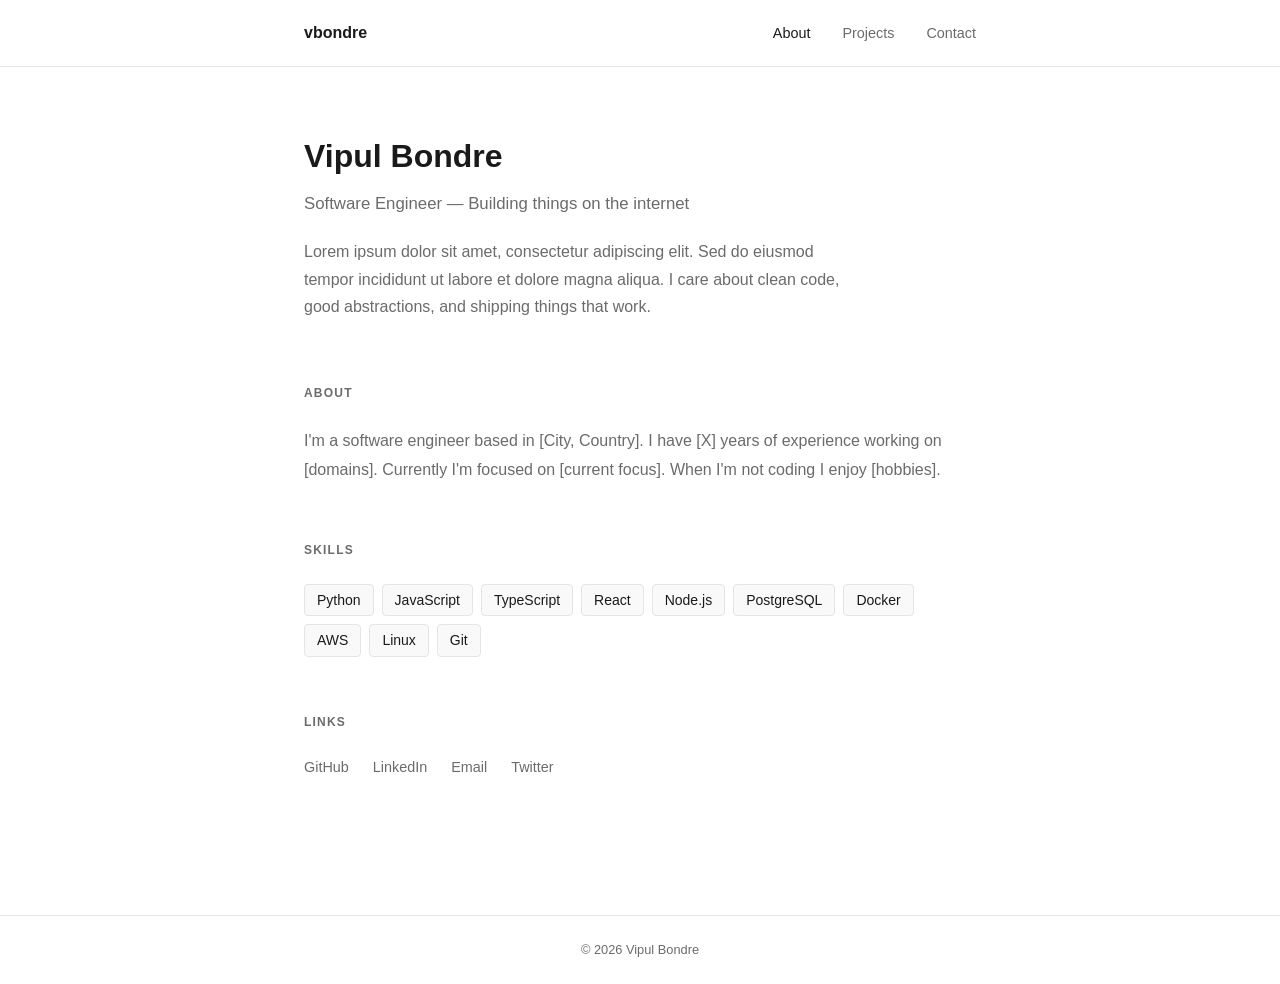
==== index.html @ 949f5135 "Add portfolio site with HTML pages and styling Co-Authored-By: Claude Sonnet 4.6 <noreply@anthropic." ====
<!DOCTYPE html>
<html lang="en">
<head>
  <meta charset="UTF-8" />
  <meta name="viewport" content="width=device-width, initial-scale=1.0" />
  <title>Vipul Bondre</title>
  <link rel="stylesheet" href="css/style.css" />
</head>
<body>
  <nav>
    <div class="container">
      <a href="index.html" class="logo">vbondre</a>
      <ul>
        <li><a href="index.html" class="active">About</a></li>
        <li><a href="projects.html">Projects</a></li>
        <li><a href="contact.html">Contact</a></li>
      </ul>
    </div>
  </nav>

  <main>
    <div class="container">

      <div class="hero">
        <h1>Vipul Bondre</h1>
        <p class="role">Software Engineer &mdash; Building things on the internet</p>
        <p>
          Lorem ipsum dolor sit amet, consectetur adipiscing elit. Sed do eiusmod tempor
          incididunt ut labore et dolore magna aliqua. I care about clean code, good
          abstractions, and shipping things that work.
        </p>
      </div>

      <section>
        <h2>About</h2>
        <p style="color: var(--muted); line-height: 1.8;">
          I'm a software engineer based in [City, Country]. I have [X] years of experience
          working on [domains]. Currently I'm focused on [current focus]. When I'm not coding
          I enjoy [hobbies].
        </p>
      </section>

      <section>
        <h2>Skills</h2>
        <div class="skills">
          <span class="skill">Python</span>
          <span class="skill">JavaScript</span>
          <span class="skill">TypeScript</span>
          <span class="skill">React</span>
          <span class="skill">Node.js</span>
          <span class="skill">PostgreSQL</span>
          <span class="skill">Docker</span>
          <span class="skill">AWS</span>
          <span class="skill">Linux</span>
          <span class="skill">Git</span>
        </div>
      </section>

      <section>
        <h2>Links</h2>
        <div class="links">
          <a href="https://github.com/vbondre" target="_blank">GitHub</a>
          <a href="https://linkedin.com/in/vbondre" target="_blank">LinkedIn</a>
          <a href="mailto:vbondre@example.com">Email</a>
          <a href="https://twitter.com/vbondre" target="_blank">Twitter</a>
        </div>
      </section>

    </div>
  </main>

  <footer>
    <div class="container">&copy; 2026 Vipul Bondre</div>
  </footer>
</body>
</html>
---- css/style.css ----
*, *::before, *::after { box-sizing: border-box; margin: 0; padding: 0; }

:root {
  --bg: #ffffff;
  --text: #1a1a1a;
  --muted: #6b6b6b;
  --accent: #2563eb;
  --border: #e5e5e5;
  --card-bg: #f9f9f9;
}

body {
  font-family: -apple-system, BlinkMacSystemFont, "Segoe UI", Roboto, sans-serif;
  background: var(--bg);
  color: var(--text);
  line-height: 1.6;
  font-size: 16px;
}

a { color: var(--accent); text-decoration: none; }
a:hover { text-decoration: underline; }

/* Layout */
.container { max-width: 720px; margin: 0 auto; padding: 0 24px; }

/* Nav */
nav {
  border-bottom: 1px solid var(--border);
  padding: 20px 0;
  margin-bottom: 64px;
}

nav .container {
  display: flex;
  justify-content: space-between;
  align-items: center;
}

nav .logo {
  font-weight: 600;
  font-size: 1rem;
  color: var(--text);
}

nav ul {
  list-style: none;
  display: flex;
  gap: 32px;
}

nav ul a {
  color: var(--muted);
  font-size: 0.9rem;
}

nav ul a:hover, nav ul a.active {
  color: var(--text);
  text-decoration: none;
}

/* Main */
main { padding-bottom: 80px; }

/* Hero */
.hero { margin-bottom: 64px; }
.hero h1 { font-size: 2rem; font-weight: 700; margin-bottom: 8px; }
.hero .role { color: var(--muted); font-size: 1.05rem; margin-bottom: 20px; }
.hero p { color: var(--muted); max-width: 560px; line-height: 1.7; }

/* Section */
section { margin-bottom: 56px; }
section h2 {
  font-size: 0.75rem;
  font-weight: 600;
  letter-spacing: 0.1em;
  text-transform: uppercase;
  color: var(--muted);
  margin-bottom: 24px;
}

/* Skills */
.skills { display: flex; flex-wrap: wrap; gap: 8px; }
.skill {
  background: var(--card-bg);
  border: 1px solid var(--border);
  padding: 4px 12px;
  border-radius: 4px;
  font-size: 0.875rem;
  color: var(--text);
}

/* Social links */
.links { display: flex; gap: 24px; flex-wrap: wrap; }
.links a { color: var(--muted); font-size: 0.9rem; }
.links a:hover { color: var(--accent); text-decoration: none; }

/* Projects page */
.project-list { display: flex; flex-direction: column; gap: 32px; }
.project-card {
  border: 1px solid var(--border);
  border-radius: 8px;
  padding: 24px;
  background: var(--card-bg);
}
.project-card h3 { font-size: 1rem; font-weight: 600; margin-bottom: 8px; }
.project-card p { color: var(--muted); font-size: 0.9rem; line-height: 1.6; margin-bottom: 16px; }
.project-card .tags { display: flex; gap: 8px; flex-wrap: wrap; margin-bottom: 12px; }
.project-card .tag {
  background: var(--bg);
  border: 1px solid var(--border);
  padding: 2px 10px;
  border-radius: 4px;
  font-size: 0.8rem;
  color: var(--muted);
}
.project-card .project-links { display: flex; gap: 16px; }
.project-card .project-links a { font-size: 0.875rem; }

/* Contact page */
.contact-info { display: flex; flex-direction: column; gap: 16px; }
.contact-info .item { display: flex; align-items: center; gap: 12px; font-size: 0.9rem; }
.contact-info .label { color: var(--muted); width: 80px; flex-shrink: 0; }

/* Page header */
.page-header { margin-bottom: 48px; }
.page-header h1 { font-size: 1.75rem; font-weight: 700; margin-bottom: 8px; }
.page-header p { color: var(--muted); }

/* Footer */
footer {
  border-top: 1px solid var(--border);
  padding: 24px 0;
  color: var(--muted);
  font-size: 0.8rem;
  text-align: center;
}

@media (max-width: 600px) {
  nav ul { gap: 20px; }
  .hero h1 { font-size: 1.6rem; }
}
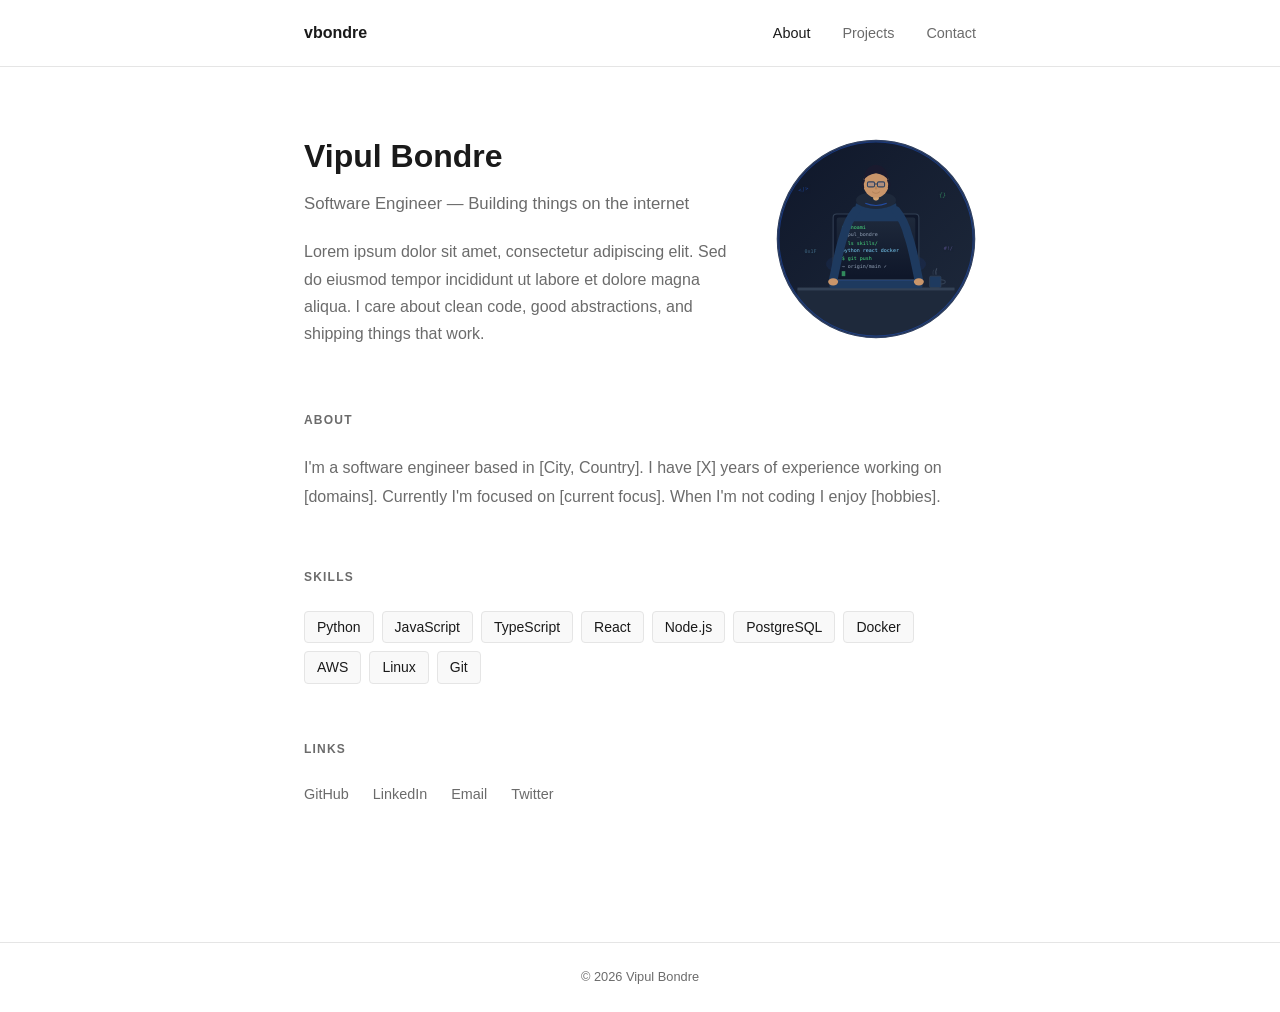
==== commit cb7f0d21: "Add developer avatar to hero section Co-Authored-By: Claude Sonnet 4.6 <noreply@anthropic.com>" ====
--- a/index.html
+++ b/index.html
@@ -22,13 +22,20 @@
     <div class="container">
 
       <div class="hero">
-        <h1>Vipul Bondre</h1>
-        <p class="role">Software Engineer &mdash; Building things on the internet</p>
-        <p>
-          Lorem ipsum dolor sit amet, consectetur adipiscing elit. Sed do eiusmod tempor
-          incididunt ut labore et dolore magna aliqua. I care about clean code, good
-          abstractions, and shipping things that work.
-        </p>
+        <div class="hero-content">
+          <div class="hero-text">
+            <h1>Vipul Bondre</h1>
+            <p class="role">Software Engineer &mdash; Building things on the internet</p>
+            <p>
+              Lorem ipsum dolor sit amet, consectetur adipiscing elit. Sed do eiusmod tempor
+              incididunt ut labore et dolore magna aliqua. I care about clean code, good
+              abstractions, and shipping things that work.
+            </p>
+          </div>
+          <div class="hero-avatar">
+            <img src="images/avatar.svg" alt="Vipul Bondre" />
+          </div>
+        </div>
       </div>
 
       <section>
--- a/css/style.css
+++ b/css/style.css
@@ -63,9 +63,22 @@
 
 /* Hero */
 .hero { margin-bottom: 64px; }
+.hero-content {
+  display: flex;
+  align-items: center;
+  gap: 48px;
+}
+.hero-text { flex: 1; }
 .hero h1 { font-size: 2rem; font-weight: 700; margin-bottom: 8px; }
 .hero .role { color: var(--muted); font-size: 1.05rem; margin-bottom: 20px; }
-.hero p { color: var(--muted); max-width: 560px; line-height: 1.7; }
+.hero p { color: var(--muted); max-width: 480px; line-height: 1.7; }
+.hero-avatar { flex-shrink: 0; }
+.hero-avatar img {
+  width: 200px;
+  height: 200px;
+  border-radius: 50%;
+  display: block;
+}
 
 /* Section */
 section { margin-bottom: 56px; }
@@ -138,4 +151,6 @@
 @media (max-width: 600px) {
   nav ul { gap: 20px; }
   .hero h1 { font-size: 1.6rem; }
+  .hero-content { flex-direction: column-reverse; gap: 28px; }
+  .hero-avatar img { width: 150px; height: 150px; }
 }
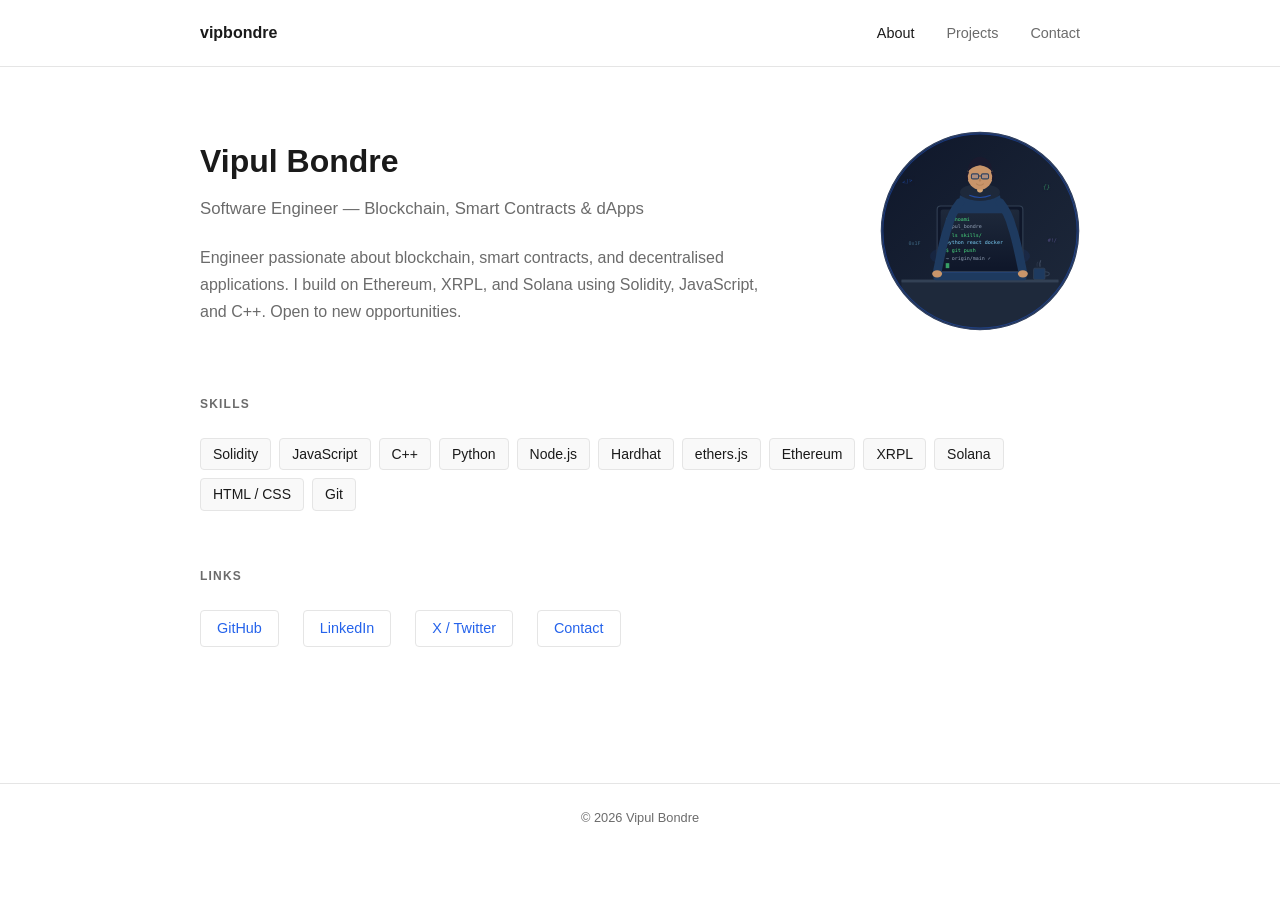
==== commit c6520651: "Update site with real profile data and responsive improvements - Replace all placeholder content wit" ====
--- a/index.html
+++ b/index.html
@@ -9,7 +9,7 @@
 <body>
   <nav>
     <div class="container">
-      <a href="index.html" class="logo">vbondre</a>
+      <a href="index.html" class="logo">vipbondre</a>
       <ul>
         <li><a href="index.html" class="active">About</a></li>
         <li><a href="projects.html">Projects</a></li>
@@ -25,11 +25,11 @@
         <div class="hero-content">
           <div class="hero-text">
             <h1>Vipul Bondre</h1>
-            <p class="role">Software Engineer &mdash; Building things on the internet</p>
+            <p class="role">Software Engineer &mdash; Blockchain, Smart Contracts &amp; dApps</p>
             <p>
-              Lorem ipsum dolor sit amet, consectetur adipiscing elit. Sed do eiusmod tempor
-              incididunt ut labore et dolore magna aliqua. I care about clean code, good
-              abstractions, and shipping things that work.
+              Engineer passionate about blockchain, smart contracts, and decentralised applications.
+              I build on Ethereum, XRPL, and Solana using Solidity, JavaScript, and C++.
+              Open to new opportunities.
             </p>
           </div>
           <div class="hero-avatar">
@@ -39,26 +39,19 @@
       </div>
 
       <section>
-        <h2>About</h2>
-        <p style="color: var(--muted); line-height: 1.8;">
-          I'm a software engineer based in [City, Country]. I have [X] years of experience
-          working on [domains]. Currently I'm focused on [current focus]. When I'm not coding
-          I enjoy [hobbies].
-        </p>
-      </section>
-
-      <section>
         <h2>Skills</h2>
         <div class="skills">
+          <span class="skill">Solidity</span>
+          <span class="skill">JavaScript</span>
+          <span class="skill">C++</span>
           <span class="skill">Python</span>
-          <span class="skill">JavaScript</span>
-          <span class="skill">TypeScript</span>
-          <span class="skill">React</span>
           <span class="skill">Node.js</span>
-          <span class="skill">PostgreSQL</span>
-          <span class="skill">Docker</span>
-          <span class="skill">AWS</span>
-          <span class="skill">Linux</span>
+          <span class="skill">Hardhat</span>
+          <span class="skill">ethers.js</span>
+          <span class="skill">Ethereum</span>
+          <span class="skill">XRPL</span>
+          <span class="skill">Solana</span>
+          <span class="skill">HTML / CSS</span>
           <span class="skill">Git</span>
         </div>
       </section>
@@ -66,10 +59,10 @@
       <section>
         <h2>Links</h2>
         <div class="links">
-          <a href="https://github.com/vbondre" target="_blank">GitHub</a>
-          <a href="https://linkedin.com/in/vbondre" target="_blank">LinkedIn</a>
-          <a href="mailto:vbondre@example.com">Email</a>
-          <a href="https://twitter.com/vbondre" target="_blank">Twitter</a>
+          <a href="https://github.com/vipbondre" target="_blank">GitHub</a>
+          <a href="https://www.linkedin.com/in/vipul-bondre/" target="_blank">LinkedIn</a>
+          <a href="https://twitter.com/vipbondre" target="_blank">X / Twitter</a>
+          <a href="contact.html">Contact</a>
         </div>
       </section>
 
--- a/css/style.css
+++ b/css/style.css
@@ -21,7 +21,7 @@
 a:hover { text-decoration: underline; }
 
 /* Layout */
-.container { max-width: 720px; margin: 0 auto; padding: 0 24px; }
+.container { max-width: 960px; margin: 0 auto; padding: 0 40px; }
 
 /* Nav */
 nav {
@@ -71,7 +71,7 @@
 .hero-text { flex: 1; }
 .hero h1 { font-size: 2rem; font-weight: 700; margin-bottom: 8px; }
 .hero .role { color: var(--muted); font-size: 1.05rem; margin-bottom: 20px; }
-.hero p { color: var(--muted); max-width: 480px; line-height: 1.7; }
+.hero p { color: var(--muted); max-width: 560px; line-height: 1.7; }
 .hero-avatar { flex-shrink: 0; }
 .hero-avatar img {
   width: 200px;
@@ -104,8 +104,14 @@
 
 /* Social links */
 .links { display: flex; gap: 24px; flex-wrap: wrap; }
-.links a { color: var(--muted); font-size: 0.9rem; }
-.links a:hover { color: var(--accent); text-decoration: none; }
+.links a {
+  color: var(--accent);
+  font-size: 0.9rem;
+  border: 1px solid var(--border);
+  padding: 6px 16px;
+  border-radius: 4px;
+}
+.links a:hover { background: var(--card-bg); text-decoration: none; }
 
 /* Projects page */
 .project-list { display: flex; flex-direction: column; gap: 32px; }
@@ -148,9 +154,26 @@
   text-align: center;
 }
 
+/* Tablet (601px – 900px) */
+@media (max-width: 900px) {
+  .hero-avatar img { width: 160px; height: 160px; }
+  .hero-content { gap: 32px; }
+}
+
+/* Phone (≤ 600px) */
 @media (max-width: 600px) {
+  nav { margin-bottom: 40px; }
   nav ul { gap: 20px; }
-  .hero h1 { font-size: 1.6rem; }
-  .hero-content { flex-direction: column-reverse; gap: 28px; }
-  .hero-avatar img { width: 150px; height: 150px; }
+
+  .hero { margin-bottom: 40px; }
+  .hero h1 { font-size: 1.5rem; }
+  .hero-content { flex-direction: column-reverse; gap: 24px; }
+  .hero-avatar img { width: 120px; height: 120px; }
+
+  section { margin-bottom: 40px; }
+  main { padding-bottom: 48px; }
+
+  /* Contact: stack label above value on narrow screens */
+  .contact-info .item { flex-direction: column; gap: 2px; align-items: flex-start; }
+  .contact-info .label { width: auto; }
 }
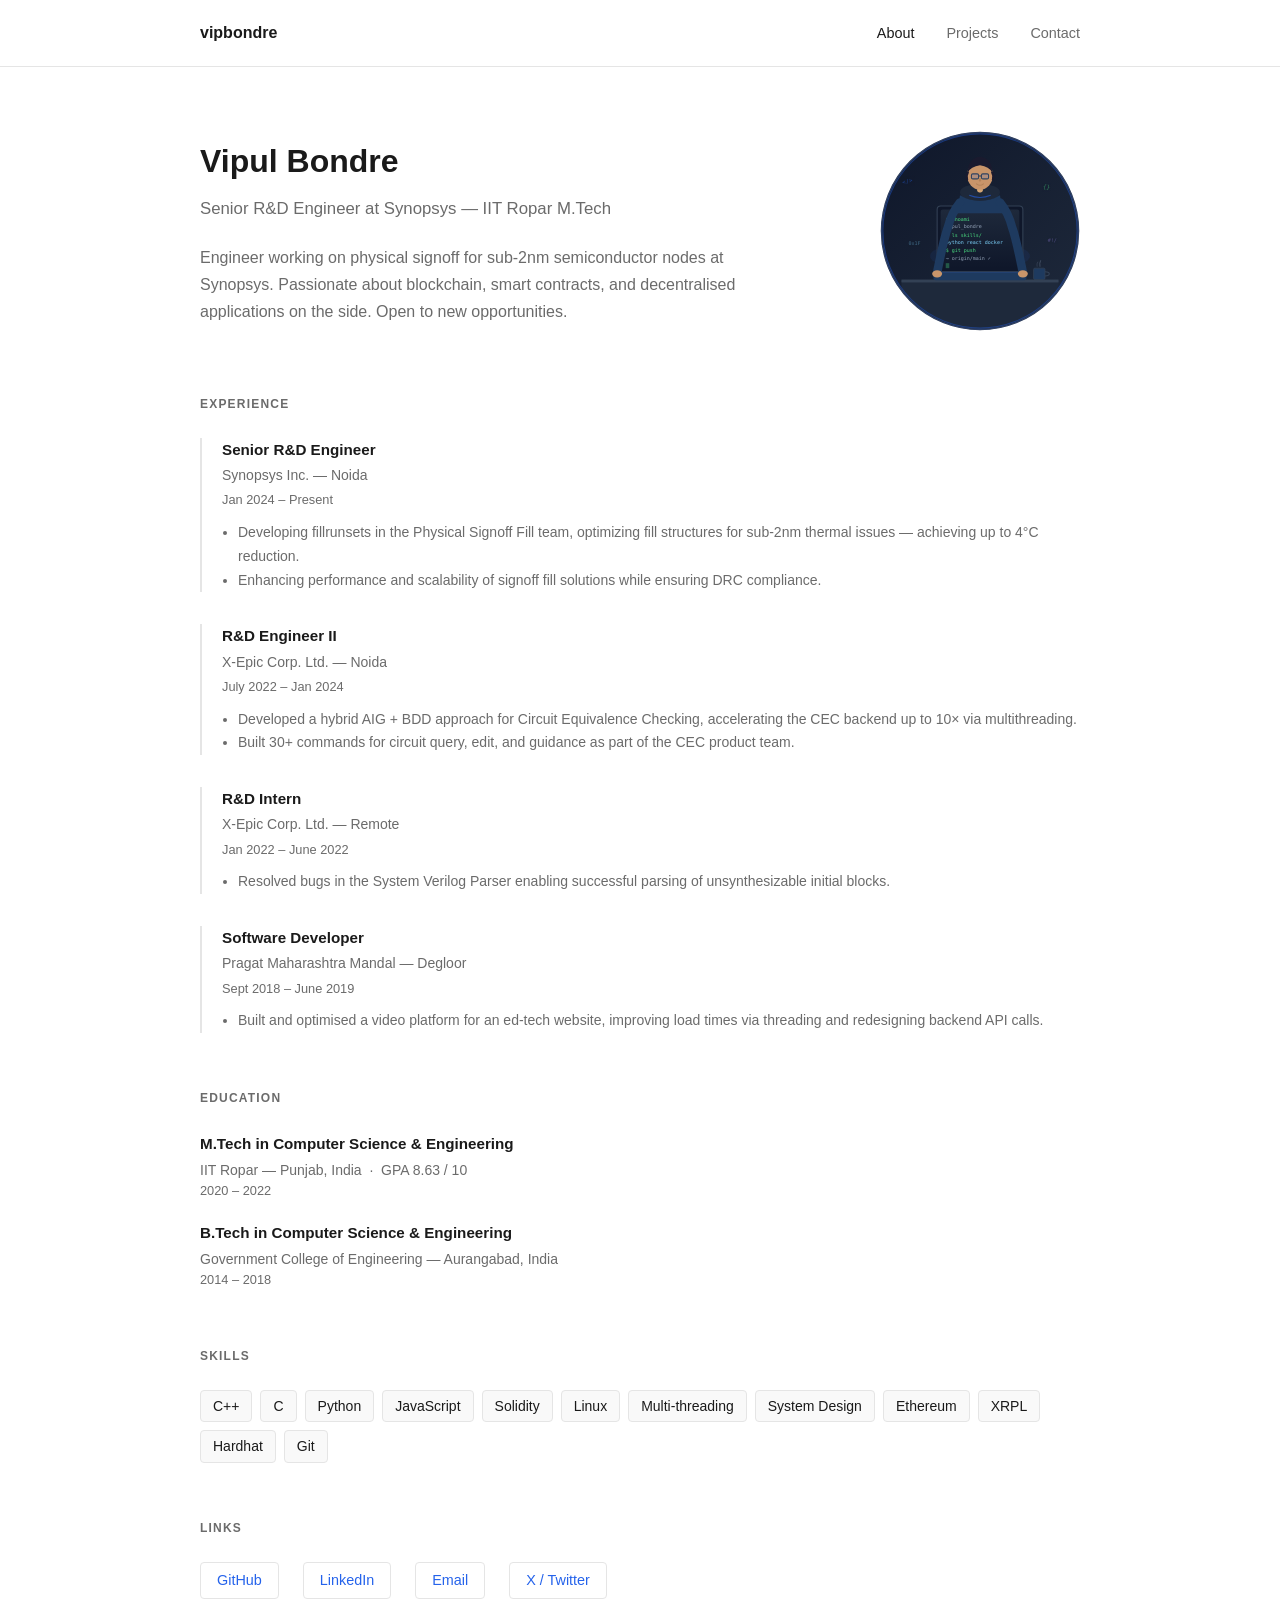
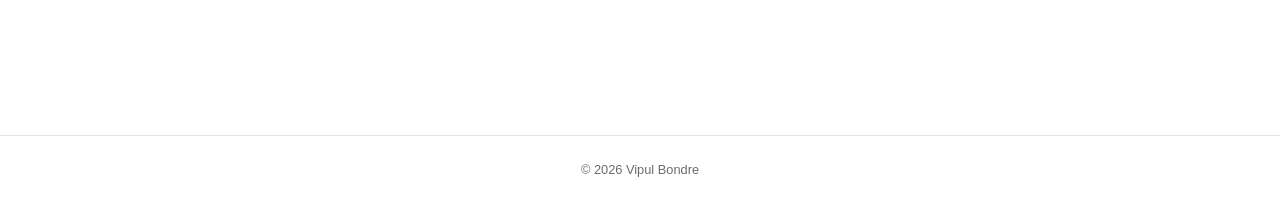
==== commit 4ee7be1b: "Add real education, experience, and contact details from resume - Add 4 work experience entries (Syn" ====
--- a/index.html
+++ b/index.html
@@ -25,10 +25,10 @@
         <div class="hero-content">
           <div class="hero-text">
             <h1>Vipul Bondre</h1>
-            <p class="role">Software Engineer &mdash; Blockchain, Smart Contracts &amp; dApps</p>
+            <p class="role">Senior R&amp;D Engineer at Synopsys &mdash; IIT Ropar M.Tech</p>
             <p>
-              Engineer passionate about blockchain, smart contracts, and decentralised applications.
-              I build on Ethereum, XRPL, and Solana using Solidity, JavaScript, and C++.
+              Engineer working on physical signoff for sub-2nm semiconductor nodes at Synopsys.
+              Passionate about blockchain, smart contracts, and decentralised applications on the side.
               Open to new opportunities.
             </p>
           </div>
@@ -39,19 +39,75 @@
       </div>
 
       <section>
+        <h2>Experience</h2>
+        <div class="experience-list">
+          <div class="experience-item">
+            <div class="role">Senior R&amp;D Engineer</div>
+            <div class="company">Synopsys Inc. &mdash; Noida</div>
+            <div class="period">Jan 2024 &ndash; Present</div>
+            <ul>
+              <li>Developing fillrunsets in the Physical Signoff Fill team, optimizing fill structures for sub-2nm thermal issues — achieving up to 4°C reduction.</li>
+              <li>Enhancing performance and scalability of signoff fill solutions while ensuring DRC compliance.</li>
+            </ul>
+          </div>
+          <div class="experience-item">
+            <div class="role">R&amp;D Engineer II</div>
+            <div class="company">X-Epic Corp. Ltd. &mdash; Noida</div>
+            <div class="period">July 2022 &ndash; Jan 2024</div>
+            <ul>
+              <li>Developed a hybrid AIG + BDD approach for Circuit Equivalence Checking, accelerating the CEC backend up to 10× via multithreading.</li>
+              <li>Built 30+ commands for circuit query, edit, and guidance as part of the CEC product team.</li>
+            </ul>
+          </div>
+          <div class="experience-item">
+            <div class="role">R&amp;D Intern</div>
+            <div class="company">X-Epic Corp. Ltd. &mdash; Remote</div>
+            <div class="period">Jan 2022 &ndash; June 2022</div>
+            <ul>
+              <li>Resolved bugs in the System Verilog Parser enabling successful parsing of unsynthesizable initial blocks.</li>
+            </ul>
+          </div>
+          <div class="experience-item">
+            <div class="role">Software Developer</div>
+            <div class="company">Pragat Maharashtra Mandal &mdash; Degloor</div>
+            <div class="period">Sept 2018 &ndash; June 2019</div>
+            <ul>
+              <li>Built and optimised a video platform for an ed-tech website, improving load times via threading and redesigning backend API calls.</li>
+            </ul>
+          </div>
+        </div>
+      </section>
+
+      <section>
+        <h2>Education</h2>
+        <div class="education-list">
+          <div class="education-item">
+            <div class="degree">M.Tech in Computer Science &amp; Engineering</div>
+            <div class="institution">IIT Ropar &mdash; Punjab, India &nbsp;&middot;&nbsp; GPA 8.63 / 10</div>
+            <div class="period">2020 &ndash; 2022</div>
+          </div>
+          <div class="education-item">
+            <div class="degree">B.Tech in Computer Science &amp; Engineering</div>
+            <div class="institution">Government College of Engineering &mdash; Aurangabad, India</div>
+            <div class="period">2014 &ndash; 2018</div>
+          </div>
+        </div>
+      </section>
+
+      <section>
         <h2>Skills</h2>
         <div class="skills">
+          <span class="skill">C++</span>
+          <span class="skill">C</span>
+          <span class="skill">Python</span>
+          <span class="skill">JavaScript</span>
           <span class="skill">Solidity</span>
-          <span class="skill">JavaScript</span>
-          <span class="skill">C++</span>
-          <span class="skill">Python</span>
-          <span class="skill">Node.js</span>
-          <span class="skill">Hardhat</span>
-          <span class="skill">ethers.js</span>
+          <span class="skill">Linux</span>
+          <span class="skill">Multi-threading</span>
+          <span class="skill">System Design</span>
           <span class="skill">Ethereum</span>
           <span class="skill">XRPL</span>
-          <span class="skill">Solana</span>
-          <span class="skill">HTML / CSS</span>
+          <span class="skill">Hardhat</span>
           <span class="skill">Git</span>
         </div>
       </section>
@@ -61,8 +117,8 @@
         <div class="links">
           <a href="https://github.com/vipbondre" target="_blank">GitHub</a>
           <a href="https://www.linkedin.com/in/vipul-bondre/" target="_blank">LinkedIn</a>
+          <a href="mailto:vipulbondre@gmail.com">Email</a>
           <a href="https://twitter.com/vipbondre" target="_blank">X / Twitter</a>
-          <a href="contact.html">Contact</a>
         </div>
       </section>
 
--- a/css/style.css
+++ b/css/style.css
@@ -135,6 +135,20 @@
 .project-card .project-links { display: flex; gap: 16px; }
 .project-card .project-links a { font-size: 0.875rem; }
 
+/* Experience */
+.experience-list { display: flex; flex-direction: column; gap: 32px; }
+.experience-item { border-left: 2px solid var(--border); padding-left: 20px; }
+.experience-item .role { font-weight: 600; font-size: 0.95rem; margin-bottom: 2px; }
+.experience-item .company { color: var(--muted); font-size: 0.875rem; margin-bottom: 4px; }
+.experience-item .period { color: var(--muted); font-size: 0.8rem; margin-bottom: 10px; }
+.experience-item ul { color: var(--muted); font-size: 0.875rem; line-height: 1.7; padding-left: 16px; }
+
+/* Education */
+.education-list { display: flex; flex-direction: column; gap: 20px; }
+.education-item .degree { font-weight: 600; font-size: 0.95rem; margin-bottom: 2px; }
+.education-item .institution { color: var(--muted); font-size: 0.875rem; }
+.education-item .period { color: var(--muted); font-size: 0.8rem; }
+
 /* Contact page */
 .contact-info { display: flex; flex-direction: column; gap: 16px; }
 .contact-info .item { display: flex; align-items: center; gap: 12px; font-size: 0.9rem; }
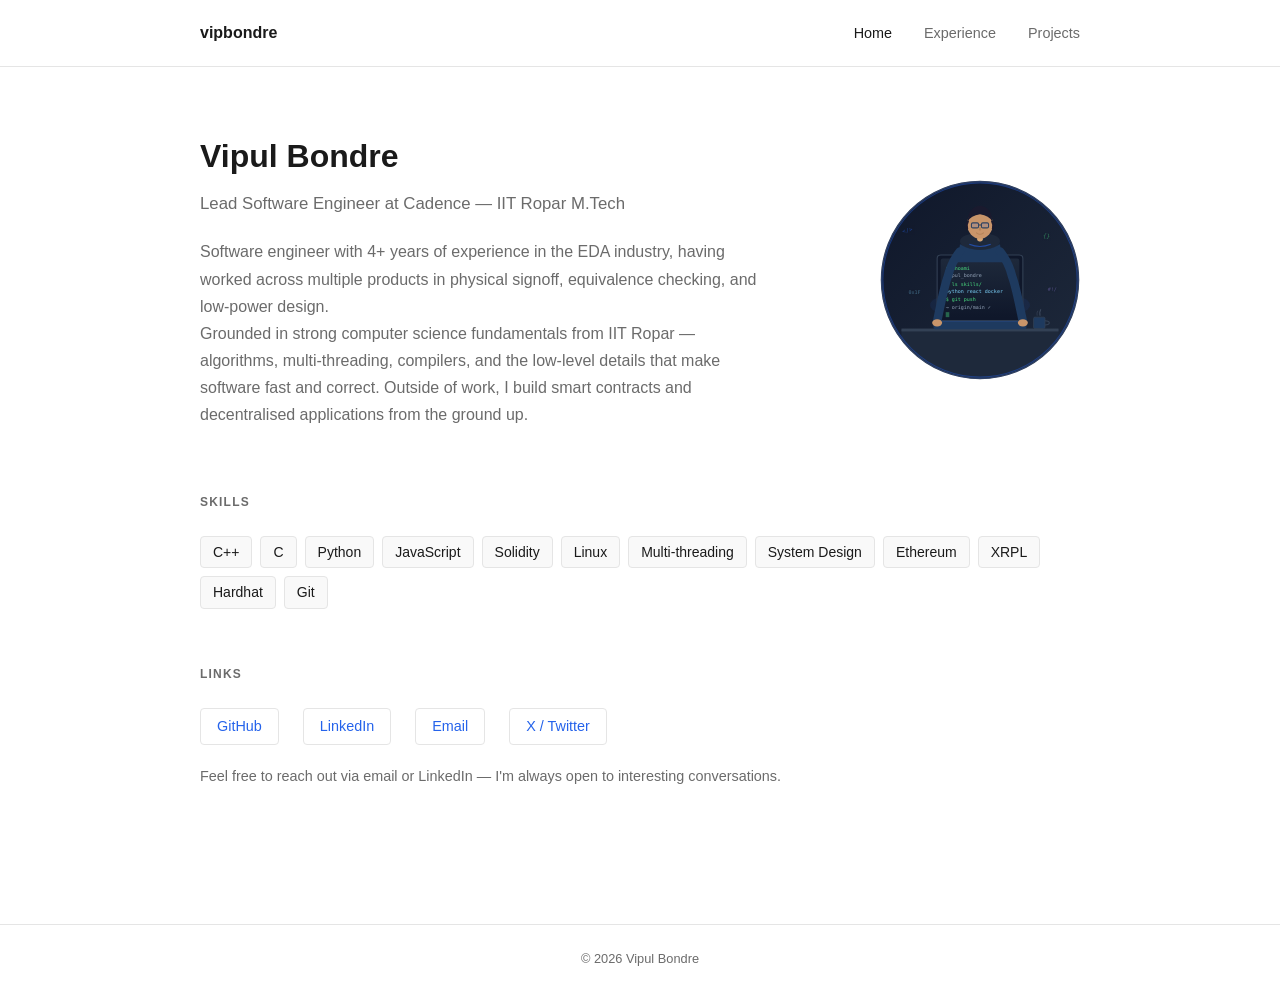
==== commit f8925fc8: "Add experience page, restructure nav, and expand content - Add about.html with experience, education" ====
--- a/index.html
+++ b/index.html
@@ -11,9 +11,9 @@
     <div class="container">
       <a href="index.html" class="logo">vipbondre</a>
       <ul>
-        <li><a href="index.html" class="active">About</a></li>
+        <li><a href="index.html" class="active">Home</a></li>
+        <li><a href="about.html">Experience</a></li>
         <li><a href="projects.html">Projects</a></li>
-        <li><a href="contact.html">Contact</a></li>
       </ul>
     </div>
   </nav>
@@ -25,11 +25,15 @@
         <div class="hero-content">
           <div class="hero-text">
             <h1>Vipul Bondre</h1>
-            <p class="role">Senior R&amp;D Engineer at Synopsys &mdash; IIT Ropar M.Tech</p>
+            <p class="role">Lead Software Engineer at Cadence &mdash; IIT Ropar M.Tech</p>
             <p>
-              Engineer working on physical signoff for sub-2nm semiconductor nodes at Synopsys.
-              Passionate about blockchain, smart contracts, and decentralised applications on the side.
-              Open to new opportunities.
+              Software engineer with 4+ years of experience in the EDA industry, having worked across multiple
+              products in physical signoff, equivalence checking, and low-power design.
+            </p>
+            <p>
+              Grounded in strong computer science fundamentals from IIT Ropar — algorithms, multi-threading,
+              compilers, and the low-level details that make software fast and correct. Outside of work, I build
+              smart contracts and decentralised applications from the ground up.
             </p>
           </div>
           <div class="hero-avatar">
@@ -37,62 +41,6 @@
           </div>
         </div>
       </div>
-
-      <section>
-        <h2>Experience</h2>
-        <div class="experience-list">
-          <div class="experience-item">
-            <div class="role">Senior R&amp;D Engineer</div>
-            <div class="company">Synopsys Inc. &mdash; Noida</div>
-            <div class="period">Jan 2024 &ndash; Present</div>
-            <ul>
-              <li>Developing fillrunsets in the Physical Signoff Fill team, optimizing fill structures for sub-2nm thermal issues — achieving up to 4°C reduction.</li>
-              <li>Enhancing performance and scalability of signoff fill solutions while ensuring DRC compliance.</li>
-            </ul>
-          </div>
-          <div class="experience-item">
-            <div class="role">R&amp;D Engineer II</div>
-            <div class="company">X-Epic Corp. Ltd. &mdash; Noida</div>
-            <div class="period">July 2022 &ndash; Jan 2024</div>
-            <ul>
-              <li>Developed a hybrid AIG + BDD approach for Circuit Equivalence Checking, accelerating the CEC backend up to 10× via multithreading.</li>
-              <li>Built 30+ commands for circuit query, edit, and guidance as part of the CEC product team.</li>
-            </ul>
-          </div>
-          <div class="experience-item">
-            <div class="role">R&amp;D Intern</div>
-            <div class="company">X-Epic Corp. Ltd. &mdash; Remote</div>
-            <div class="period">Jan 2022 &ndash; June 2022</div>
-            <ul>
-              <li>Resolved bugs in the System Verilog Parser enabling successful parsing of unsynthesizable initial blocks.</li>
-            </ul>
-          </div>
-          <div class="experience-item">
-            <div class="role">Software Developer</div>
-            <div class="company">Pragat Maharashtra Mandal &mdash; Degloor</div>
-            <div class="period">Sept 2018 &ndash; June 2019</div>
-            <ul>
-              <li>Built and optimised a video platform for an ed-tech website, improving load times via threading and redesigning backend API calls.</li>
-            </ul>
-          </div>
-        </div>
-      </section>
-
-      <section>
-        <h2>Education</h2>
-        <div class="education-list">
-          <div class="education-item">
-            <div class="degree">M.Tech in Computer Science &amp; Engineering</div>
-            <div class="institution">IIT Ropar &mdash; Punjab, India &nbsp;&middot;&nbsp; GPA 8.63 / 10</div>
-            <div class="period">2020 &ndash; 2022</div>
-          </div>
-          <div class="education-item">
-            <div class="degree">B.Tech in Computer Science &amp; Engineering</div>
-            <div class="institution">Government College of Engineering &mdash; Aurangabad, India</div>
-            <div class="period">2014 &ndash; 2018</div>
-          </div>
-        </div>
-      </section>
 
       <section>
         <h2>Skills</h2>
@@ -120,6 +68,9 @@
           <a href="mailto:vipulbondre@gmail.com">Email</a>
           <a href="https://twitter.com/vipbondre" target="_blank">X / Twitter</a>
         </div>
+        <p style="color: var(--muted); font-size: 0.9rem; margin-top: 20px;">
+          Feel free to reach out via email or LinkedIn — I'm always open to interesting conversations.
+        </p>
       </section>
 
     </div>
--- a/css/style.css
+++ b/css/style.css
@@ -148,6 +148,8 @@
 .education-item .degree { font-weight: 600; font-size: 0.95rem; margin-bottom: 2px; }
 .education-item .institution { color: var(--muted); font-size: 0.875rem; }
 .education-item .period { color: var(--muted); font-size: 0.8rem; }
+.education-item .coursework { font-size: 0.875rem; color: var(--muted); margin-top: 10px; }
+.education-item .coursework-label { color: var(--text); font-weight: 600; margin-right: 6px; }
 
 /* Contact page */
 .contact-info { display: flex; flex-direction: column; gap: 16px; }
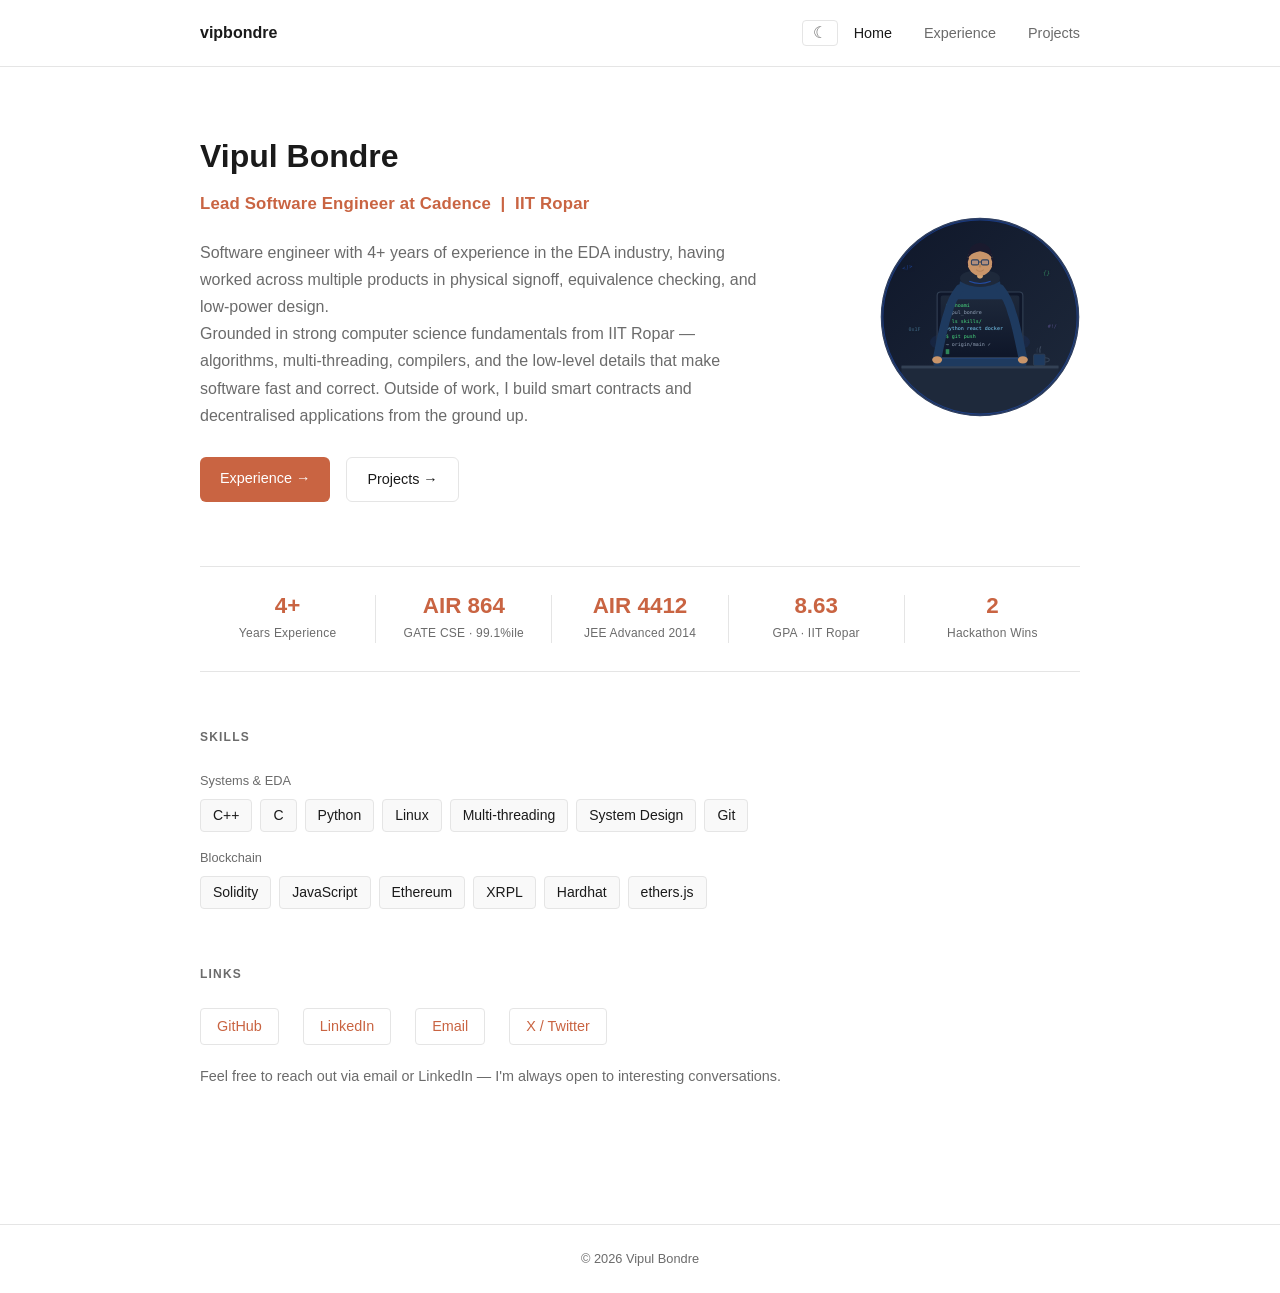
==== commit 11099713: "Enhance home page and experience page with theme and visual improvements - Apply Anthropic terracott" ====
--- a/index.html
+++ b/index.html
@@ -5,16 +5,20 @@
   <meta name="viewport" content="width=device-width, initial-scale=1.0" />
   <title>Vipul Bondre</title>
   <link rel="stylesheet" href="css/style.css" />
+  <script>if(localStorage.getItem('theme')==='dark')document.documentElement.setAttribute('data-theme','dark');</script>
 </head>
 <body>
   <nav>
     <div class="container">
       <a href="index.html" class="logo">vipbondre</a>
-      <ul>
-        <li><a href="index.html" class="active">Home</a></li>
-        <li><a href="about.html">Experience</a></li>
-        <li><a href="projects.html">Projects</a></li>
-      </ul>
+      <div class="nav-right">
+        <button id="theme-toggle" title="Switch to dark mode">☾</button>
+        <ul>
+          <li><a href="index.html" class="active">Home</a></li>
+          <li><a href="about.html">Experience</a></li>
+          <li><a href="projects.html">Projects</a></li>
+        </ul>
+      </div>
     </div>
   </nav>
 
@@ -25,7 +29,7 @@
         <div class="hero-content">
           <div class="hero-text">
             <h1>Vipul Bondre</h1>
-            <p class="role">Lead Software Engineer at Cadence &mdash; IIT Ropar M.Tech</p>
+            <p class="role">Lead Software Engineer at Cadence &nbsp;|&nbsp; IIT Ropar</p>
             <p>
               Software engineer with 4+ years of experience in the EDA industry, having worked across multiple
               products in physical signoff, equivalence checking, and low-power design.
@@ -35,6 +39,10 @@
               compilers, and the low-level details that make software fast and correct. Outside of work, I build
               smart contracts and decentralised applications from the ground up.
             </p>
+            <div class="cta-buttons">
+              <a href="about.html" class="cta-btn cta-btn-primary">Experience &rarr;</a>
+              <a href="projects.html" class="cta-btn cta-btn-secondary">Projects &rarr;</a>
+            </div>
           </div>
           <div class="hero-avatar">
             <img src="images/avatar.svg" alt="Vipul Bondre" />
@@ -42,21 +50,55 @@
         </div>
       </div>
 
+      <div class="achievements">
+        <div class="achievement-item">
+          <div class="number">4+</div>
+          <div class="label">Years Experience</div>
+        </div>
+        <div class="achievement-item">
+          <div class="number">AIR 864</div>
+          <div class="label">GATE CSE · 99.1%ile</div>
+        </div>
+        <div class="achievement-item">
+          <div class="number">AIR 4412</div>
+          <div class="label">JEE Advanced 2014</div>
+        </div>
+        <div class="achievement-item">
+          <div class="number">8.63</div>
+          <div class="label">GPA · IIT Ropar</div>
+        </div>
+        <div class="achievement-item">
+          <div class="number">2</div>
+          <div class="label">Hackathon Wins</div>
+        </div>
+      </div>
+
       <section>
         <h2>Skills</h2>
-        <div class="skills">
-          <span class="skill">C++</span>
-          <span class="skill">C</span>
-          <span class="skill">Python</span>
-          <span class="skill">JavaScript</span>
-          <span class="skill">Solidity</span>
-          <span class="skill">Linux</span>
-          <span class="skill">Multi-threading</span>
-          <span class="skill">System Design</span>
-          <span class="skill">Ethereum</span>
-          <span class="skill">XRPL</span>
-          <span class="skill">Hardhat</span>
-          <span class="skill">Git</span>
+        <div class="skill-groups">
+          <div>
+            <div class="skill-group-label">Systems &amp; EDA</div>
+            <div class="skills">
+              <span class="skill">C++</span>
+              <span class="skill">C</span>
+              <span class="skill">Python</span>
+              <span class="skill">Linux</span>
+              <span class="skill">Multi-threading</span>
+              <span class="skill">System Design</span>
+              <span class="skill">Git</span>
+            </div>
+          </div>
+          <div>
+            <div class="skill-group-label">Blockchain</div>
+            <div class="skills">
+              <span class="skill">Solidity</span>
+              <span class="skill">JavaScript</span>
+              <span class="skill">Ethereum</span>
+              <span class="skill">XRPL</span>
+              <span class="skill">Hardhat</span>
+              <span class="skill">ethers.js</span>
+            </div>
+          </div>
         </div>
       </section>
 
@@ -79,5 +121,6 @@
   <footer>
     <div class="container">&copy; 2026 Vipul Bondre</div>
   </footer>
+  <script src="js/theme.js"></script>
 </body>
 </html>
--- a/css/style.css
+++ b/css/style.css
@@ -4,10 +4,32 @@
   --bg: #ffffff;
   --text: #1a1a1a;
   --muted: #6b6b6b;
-  --accent: #2563eb;
+  --accent: #c96442;
   --border: #e5e5e5;
   --card-bg: #f9f9f9;
 }
+
+[data-theme="dark"] {
+  --bg: #111111;
+  --text: #e8e8e8;
+  --muted: #888888;
+  --accent: #d4714e;
+  --border: #2a2a2a;
+  --card-bg: #1a1a1a;
+}
+
+/* Theme toggle button */
+#theme-toggle {
+  background: none;
+  border: 1px solid var(--border);
+  color: var(--muted);
+  cursor: pointer;
+  font-size: 1rem;
+  padding: 4px 10px;
+  border-radius: 4px;
+  line-height: 1;
+}
+#theme-toggle:hover { color: var(--text); border-color: var(--muted); }
 
 body {
   font-family: -apple-system, BlinkMacSystemFont, "Segoe UI", Roboto, sans-serif;
@@ -42,6 +64,12 @@
   color: var(--text);
 }
 
+.nav-right {
+  display: flex;
+  align-items: center;
+  gap: 16px;
+}
+
 nav ul {
   list-style: none;
   display: flex;
@@ -70,7 +98,13 @@
 }
 .hero-text { flex: 1; }
 .hero h1 { font-size: 2rem; font-weight: 700; margin-bottom: 8px; }
-.hero .role { color: var(--muted); font-size: 1.05rem; margin-bottom: 20px; }
+.hero .role {
+  color: var(--accent);
+  font-size: 1.05rem;
+  font-weight: 600;
+  margin-bottom: 20px;
+  letter-spacing: 0.01em;
+}
 .hero p { color: var(--muted); max-width: 560px; line-height: 1.7; }
 .hero-avatar { flex-shrink: 0; }
 .hero-avatar img {
@@ -91,6 +125,65 @@
   margin-bottom: 24px;
 }
 
+/* Role highlight */
+.role .highlight { color: var(--accent); font-weight: 600; }
+
+/* Achievement strip */
+.achievements {
+  display: flex;
+  flex-wrap: wrap;
+  justify-content: space-between;
+  margin: 40px 0 56px;
+  padding: 28px 0;
+  border-top: 1px solid var(--border);
+  border-bottom: 1px solid var(--border);
+}
+.achievement-item {
+  text-align: center;
+  flex: 1;
+  min-width: 120px;
+  padding: 0 16px;
+  border-right: 1px solid var(--border);
+}
+.achievement-item:last-child { border-right: none; }
+.achievement-item .number {
+  font-size: 1.4rem;
+  font-weight: 700;
+  color: var(--accent);
+  line-height: 1;
+}
+.achievement-item .label {
+  font-size: 0.75rem;
+  color: var(--muted);
+  margin-top: 6px;
+  letter-spacing: 0.02em;
+}
+
+/* Skill groups */
+.skill-groups { display: flex; flex-direction: column; gap: 16px; }
+.skill-group-label { font-size: 0.8rem; color: var(--muted); margin-bottom: 8px; }
+
+/* CTA buttons */
+.cta-buttons { display: flex; gap: 16px; flex-wrap: wrap; margin-top: 28px; }
+.cta-btn {
+  display: inline-block;
+  padding: 10px 20px;
+  border-radius: 6px;
+  font-size: 0.9rem;
+  font-weight: 500;
+  text-decoration: none;
+}
+.cta-btn-primary {
+  background: var(--accent);
+  color: #fff;
+}
+.cta-btn-primary:hover { background: #b05535; text-decoration: none; }
+.cta-btn-secondary {
+  border: 1px solid var(--border);
+  color: var(--text);
+}
+.cta-btn-secondary:hover { background: var(--card-bg); text-decoration: none; }
+
 /* Skills */
 .skills { display: flex; flex-wrap: wrap; gap: 8px; }
 .skill {
@@ -136,18 +229,26 @@
 .project-card .project-links a { font-size: 0.875rem; }
 
 /* Experience */
-.experience-list { display: flex; flex-direction: column; gap: 32px; }
+.experience-list { display: flex; flex-direction: column; gap: 48px; }
 .experience-item { border-left: 2px solid var(--border); padding-left: 20px; }
-.experience-item .role { font-weight: 600; font-size: 0.95rem; margin-bottom: 2px; }
-.experience-item .company { color: var(--muted); font-size: 0.875rem; margin-bottom: 4px; }
-.experience-item .period { color: var(--muted); font-size: 0.8rem; margin-bottom: 10px; }
+.exp-header {
+  display: flex;
+  justify-content: space-between;
+  align-items: flex-start;
+  gap: 16px;
+  margin-bottom: 10px;
+}
+.experience-item .role { font-weight: 700; font-size: 1rem; color: var(--text); margin-bottom: 2px; }
+.experience-item .company { color: var(--accent); font-size: 1rem; font-weight: 500; }
+.experience-item .period { font-size: 0.85rem; color: var(--text); white-space: nowrap; padding-top: 2px; }
 .experience-item ul { color: var(--muted); font-size: 0.875rem; line-height: 1.7; padding-left: 16px; }
 
 /* Education */
-.education-list { display: flex; flex-direction: column; gap: 20px; }
-.education-item .degree { font-weight: 600; font-size: 0.95rem; margin-bottom: 2px; }
-.education-item .institution { color: var(--muted); font-size: 0.875rem; }
-.education-item .period { color: var(--muted); font-size: 0.8rem; }
+.education-list { display: flex; flex-direction: column; gap: 40px; }
+.education-item { border-left: 2px solid var(--border); padding-left: 20px; }
+.education-item .degree { font-weight: 700; font-size: 1rem; color: var(--text); margin-bottom: 2px; }
+.education-item .institution { color: var(--accent); font-size: 0.875rem; font-weight: 500; }
+.education-item .period { font-size: 0.85rem; color: var(--text); white-space: nowrap; padding-top: 2px; }
 .education-item .coursework { font-size: 0.875rem; color: var(--muted); margin-top: 10px; }
 .education-item .coursework-label { color: var(--text); font-weight: 600; margin-right: 6px; }
 
@@ -189,6 +290,9 @@
   section { margin-bottom: 40px; }
   main { padding-bottom: 48px; }
 
+  .achievement-item { border-right: none; border-bottom: 1px solid var(--border); padding: 12px 0; }
+  .achievement-item:last-child { border-bottom: none; }
+
   /* Contact: stack label above value on narrow screens */
   .contact-info .item { flex-direction: column; gap: 2px; align-items: flex-start; }
   .contact-info .label { width: auto; }
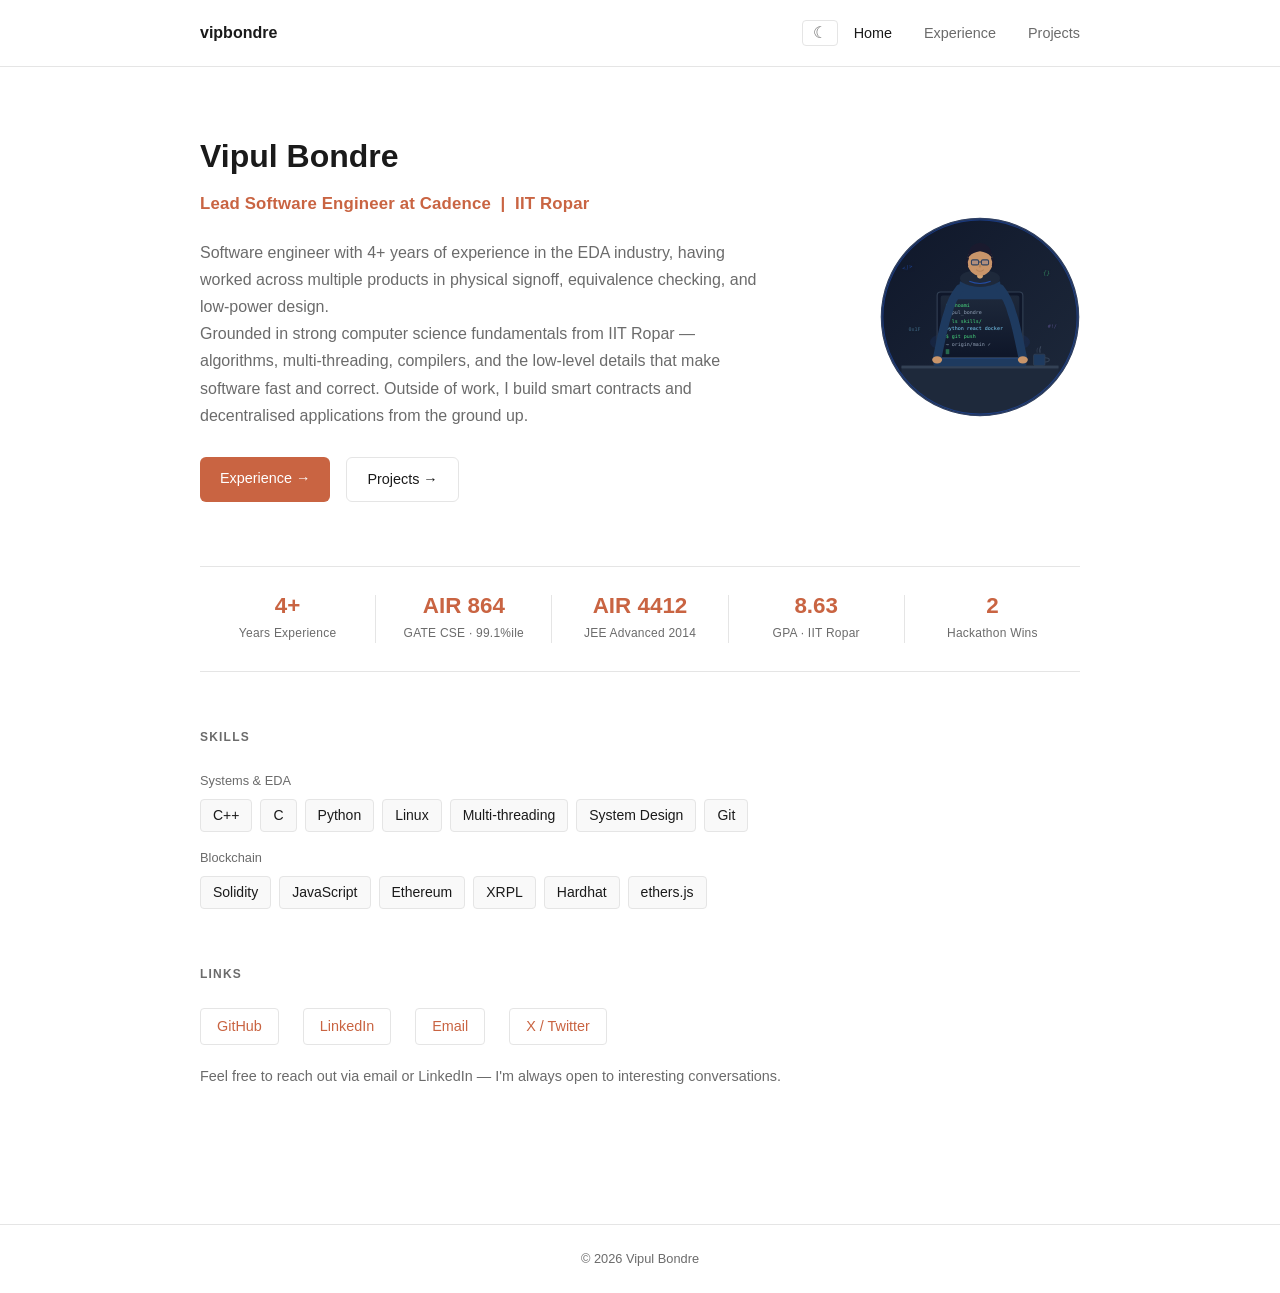
==== commit 843f7b91: "Add hamburger menu for mobile navigation - Add responsive hamburger toggle that replaces nav links o" ====
--- a/index.html
+++ b/index.html
@@ -13,6 +13,7 @@
       <a href="index.html" class="logo">vipbondre</a>
       <div class="nav-right">
         <button id="theme-toggle" title="Switch to dark mode">☾</button>
+        <button id="nav-toggle" aria-label="Toggle menu">☰</button>
         <ul>
           <li><a href="index.html" class="active">Home</a></li>
           <li><a href="about.html">Experience</a></li>
--- a/css/style.css
+++ b/css/style.css
@@ -17,6 +17,20 @@
   --border: #2a2a2a;
   --card-bg: #1a1a1a;
 }
+
+/* Hamburger */
+#nav-toggle {
+  display: none;
+  background: none;
+  border: 1px solid var(--border);
+  color: var(--muted);
+  cursor: pointer;
+  font-size: 1rem;
+  padding: 4px 10px;
+  border-radius: 4px;
+  line-height: 1;
+}
+#nav-toggle:hover { color: var(--text); border-color: var(--muted); }
 
 /* Theme toggle button */
 #theme-toggle {
@@ -279,8 +293,27 @@
 
 /* Phone (≤ 600px) */
 @media (max-width: 600px) {
-  nav { margin-bottom: 40px; }
-  nav ul { gap: 20px; }
+  nav { margin-bottom: 40px; position: relative; }
+  #nav-toggle { display: block; }
+  nav ul {
+    display: none;
+    position: absolute;
+    top: 100%;
+    left: 0;
+    right: 0;
+    flex-direction: column;
+    gap: 0;
+    background: var(--bg);
+    border-bottom: 1px solid var(--border);
+    z-index: 100;
+    padding: 8px 0;
+  }
+  nav ul li a {
+    display: block;
+    padding: 12px 24px;
+    font-size: 1rem;
+  }
+  nav.open ul { display: flex; }
 
   .hero { margin-bottom: 40px; }
   .hero h1 { font-size: 1.5rem; }
